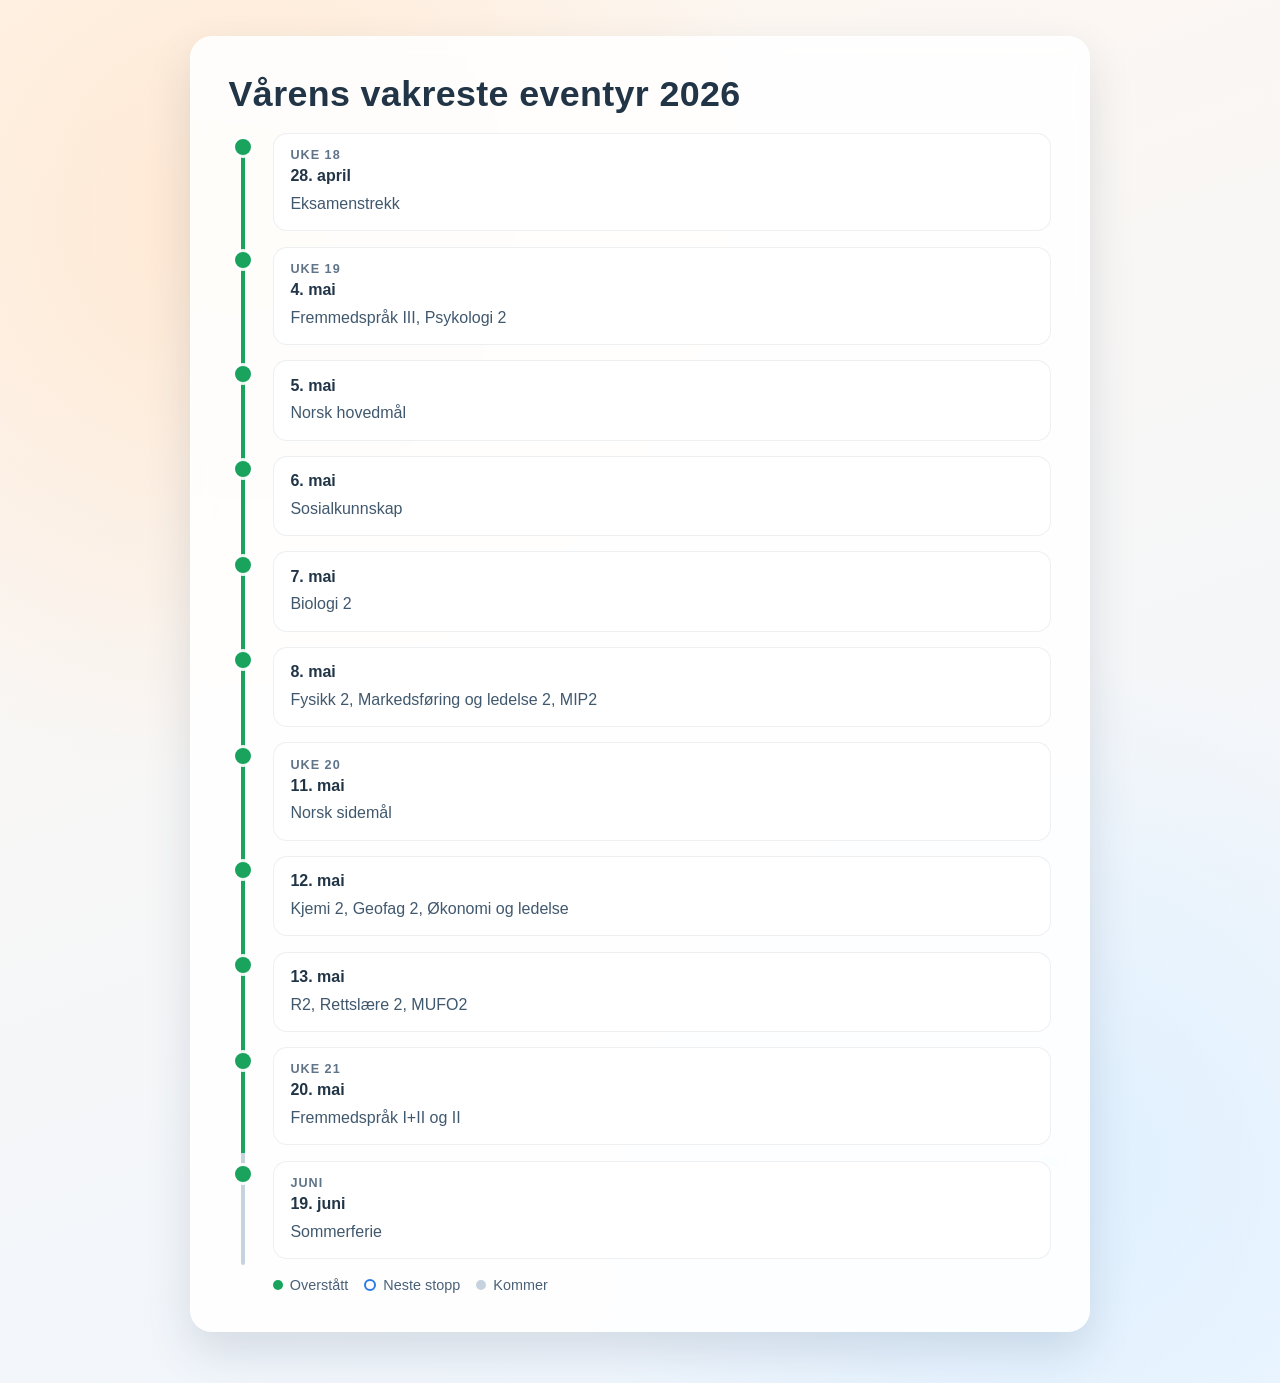
==== tidslinje.html @ ba8bfe3e "Added timeline" ====
<!DOCTYPE html>
<html lang="no">
<head>
    <meta charset="UTF-8">
    <meta name="viewport" content="width=device-width, initial-scale=1.0">
    <title>Vårens vakreste eventyr 2026</title>
    <style>
        :root {
            --bg-top: #fff7ef;
            --bg-bottom: #eef6ff;
            --card: rgba(255, 255, 255, 0.88);
            --text: #213547;
            --muted: #627489;
            --line: #c6d3df;
            --done: #1aa35d;
            --active: #2c7be5;
            --ring: #fdfefe;
            --shadow: 0 20px 45px rgba(32, 57, 82, 0.14);
        }

        * {
            box-sizing: border-box;
        }

        body {
            margin: 0;
            min-height: 100vh;
            font-family: "Segoe UI", "Helvetica Neue", Arial, sans-serif;
            color: var(--text);
            background:
                radial-gradient(circle at 18% 16%, #ffe8d2 0%, rgba(255, 232, 210, 0) 36%),
                radial-gradient(circle at 82% 84%, #dff0ff 0%, rgba(223, 240, 255, 0) 32%),
                linear-gradient(160deg, var(--bg-top), var(--bg-bottom));
            padding: clamp(1.2rem, 2.8vw, 2.6rem) 1rem clamp(2rem, 4vw, 3.4rem);
        }

        .container {
            width: min(900px, 100%);
            margin: 0 auto;
        }

        .top-link {
            display: inline-flex;
            align-items: center;
            gap: 0.5rem;
            text-decoration: none;
            color: #23415e;
            font-weight: 600;
            margin-bottom: 1.3rem;
            background: rgba(255, 255, 255, 0.75);
            border: 1px solid rgba(35, 65, 94, 0.08);
            border-radius: 999px;
            padding: 0.52rem 0.88rem;
            transition: transform 0.2s ease, background-color 0.2s ease;
        }

        .top-link:hover,
        .top-link:focus-visible {
            transform: translateY(-2px);
            background: #ffffff;
        }

        .panel {
            background: var(--card);
            border-radius: 22px;
            padding: clamp(1.25rem, 3vw, 2.35rem);
            box-shadow: var(--shadow);
            backdrop-filter: blur(10px);
            border: 1px solid rgba(255, 255, 255, 0.72);
        }

        h1 {
            margin: 0 0 1.1rem;
            font-size: clamp(1.55rem, 2.8vw, 2.4rem);
            letter-spacing: 0.01em;
            font-weight: 600;
        }

        .lead {
            margin: 0.55rem 0 1.6rem;
            color: var(--muted);
            line-height: 1.55;
            font-size: clamp(0.95rem, 1.4vw, 1.05rem);
        }

        .timeline {
            margin: 0;
            padding: 0;
            list-style: none;
            display: grid;
            gap: 0.95rem;
            position: relative;
            --progress: 0%;
        }

        .timeline::before {
            content: "";
            position: absolute;
            left: 12px;
            top: 8px;
            bottom: -6px;
            width: 4px;
            border-radius: 99px;
            background: linear-gradient(
                to bottom,
                var(--done) 0,
                var(--done) var(--progress),
                var(--line) var(--progress),
                var(--line) 100%
            );
        }

        .stop {
            display: grid;
            grid-template-columns: 28px 1fr;
            column-gap: 1rem;
            align-items: start;
        }

        .node-wrap {
            position: relative;
            display: flex;
            justify-content: center;
            align-items: flex-start;
            padding-top: 0.35rem;
            z-index: 1;
        }

        .node {
            width: 16px;
            height: 16px;
            border-radius: 50%;
            border: 2px solid var(--line);
            background: var(--ring);
            box-shadow: 0 0 0 3px rgba(255, 255, 255, 0.9);
            transition: background-color 0.22s ease, border-color 0.22s ease;
        }

        .card {
            background: rgba(255, 255, 255, 0.94);
            border: 1px solid rgba(54, 79, 104, 0.09);
            border-radius: 14px;
            padding: 0.9rem 1.05rem;
        }

        .meta {
            font-size: 0.79rem;
            color: #5f7389;
            letter-spacing: 0.08em;
            text-transform: uppercase;
            margin-bottom: 0.25rem;
            font-weight: 700;
        }

        .date {
            margin: 0;
            font-size: 1rem;
            font-weight: 650;
            line-height: 1.25;
        }

        .subjects {
            margin: 0.35rem 0 0;
            color: #40586e;
            line-height: 1.5;
        }

        .stop.is-done .node {
            border-color: var(--done);
            background: var(--done);
        }

        .stop.is-next .node {
            border-color: var(--active);
            background: #ffffff;
            box-shadow: 0 0 0 4px rgba(44, 123, 229, 0.18);
        }

        .stop.is-next .card {
            border-color: rgba(44, 123, 229, 0.32);
            background: #ffffff;
        }

        .legend {
            display: flex;
            flex-wrap: wrap;
            gap: 0.6rem 1rem;
            margin-top: 1.15rem;
            color: #4a6077;
            font-size: 0.9rem;
            padding-left: calc(28px + 1rem);
        }

        .legend span {
            display: inline-flex;
            align-items: center;
            gap: 0.45rem;
        }

        .legend-dot {
            width: 10px;
            height: 10px;
            border-radius: 50%;
            background: var(--line);
            flex: 0 0 auto;
        }

        .legend-dot.done {
            background: var(--done);
        }

        .legend-dot.next {
            background: #ffffff;
            border: 2px solid var(--active);
            width: 12px;
            height: 12px;
        }

        @media (max-width: 720px) {
            body {
                padding: 1rem 0.7rem 1.8rem;
            }

            .panel {
                border-radius: 18px;
                padding: 1rem 0.9rem 1.2rem;
            }

            .stop {
                grid-template-columns: 24px 1fr;
                column-gap: 0.7rem;
            }

            .timeline::before {
                left: 10px;
            }

            .card {
                padding: 0.78rem 0.82rem;
            }

            .legend {
                margin-top: 0.95rem;
                padding-left: calc(24px + 0.7rem);
            }
        }
    </style>
</head>
<body>
    <main class="container">
        <section class="panel">
            <h1>Vårens vakreste eventyr 2026</h1>

            <ol class="timeline" id="timeline">
                <li class="stop" data-date="2026-04-28">
                    <div class="node-wrap"><span class="node" aria-hidden="true"></span></div>
                    <article class="card">
                        <div class="meta">Uke 18</div>
                        <p class="date">28. april</p>
                        <p class="subjects">Eksamenstrekk</p>
                    </article>
                </li>

                <li class="stop" data-date="2026-05-04">
                    <div class="node-wrap"><span class="node" aria-hidden="true"></span></div>
                    <article class="card">
                        <div class="meta">Uke 19</div>
                        <p class="date">4. mai</p>
                        <p class="subjects">Fremmedspråk III, Psykologi 2</p>
                    </article>
                </li>

                <li class="stop" data-date="2026-05-05">
                    <div class="node-wrap"><span class="node" aria-hidden="true"></span></div>
                    <article class="card">
                        <p class="date">5. mai</p>
                        <p class="subjects">Norsk hovedmål</p>
                    </article>
                </li>

                <li class="stop" data-date="2026-05-06">
                    <div class="node-wrap"><span class="node" aria-hidden="true"></span></div>
                    <article class="card">
                        <p class="date">6. mai</p>
                        <p class="subjects">Sosialkunnskap</p>
                    </article>
                </li>

                <li class="stop" data-date="2026-05-07">
                    <div class="node-wrap"><span class="node" aria-hidden="true"></span></div>
                    <article class="card">
                        <p class="date">7. mai</p>
                        <p class="subjects">Biologi 2</p>
                    </article>
                </li>

                <li class="stop" data-date="2026-05-08">
                    <div class="node-wrap"><span class="node" aria-hidden="true"></span></div>
                    <article class="card">
                        <p class="date">8. mai</p>
                        <p class="subjects">Fysikk 2, Markedsføring og ledelse 2, MIP2</p>
                    </article>
                </li>

                <li class="stop" data-date="2026-05-11">
                    <div class="node-wrap"><span class="node" aria-hidden="true"></span></div>
                    <article class="card">
                        <div class="meta">Uke 20</div>
                        <p class="date">11. mai</p>
                        <p class="subjects">Norsk sidemål</p>
                    </article>
                </li>

                <li class="stop" data-date="2026-05-12">
                    <div class="node-wrap"><span class="node" aria-hidden="true"></span></div>
                    <article class="card">
                        <p class="date">12. mai</p>
                        <p class="subjects">Kjemi 2, Geofag 2, Økonomi og ledelse</p>
                    </article>
                </li>

                <li class="stop" data-date="2026-05-13">
                    <div class="node-wrap"><span class="node" aria-hidden="true"></span></div>
                    <article class="card">
                        <p class="date">13. mai</p>
                        <p class="subjects">R2, Rettslære 2, MUFO2</p>
                    </article>
                </li>

                <li class="stop" data-date="2026-05-20">
                    <div class="node-wrap"><span class="node" aria-hidden="true"></span></div>
                    <article class="card">
                        <div class="meta">Uke 21</div>
                        <p class="date">20. mai</p>
                        <p class="subjects">Fremmedspråk I+II og II</p>
                    </article>
                </li>

                <li class="stop" data-date="2026-06-19">
                    <div class="node-wrap"><span class="node" aria-hidden="true"></span></div>
                    <article class="card">
                        <div class="meta">Juni</div>
                        <p class="date">19. juni</p>
                        <p class="subjects">Sommerferie</p>
                    </article>
                </li>
            </ol>

            <div class="legend" aria-hidden="true">
                <span><i class="legend-dot done"></i> Overstått</span>
                <span><i class="legend-dot next"></i> Neste stopp</span>
                <span><i class="legend-dot"></i> Kommer</span>
            </div>
        </section>
    </main>

    <script>
        document.addEventListener('DOMContentLoaded', () => {
            const timeline = document.getElementById('timeline');
            const stops = Array.from(document.querySelectorAll('.stop'));
            const today = new Date();
            const startOfToday = new Date(today.getFullYear(), today.getMonth(), today.getDate());

            const updateTimeline = () => {
                let firstUpcomingIndex = -1;

                stops.forEach((stop, index) => {
                    stop.classList.remove('is-done', 'is-next');

                    const dateValue = stop.getAttribute('data-date');
                    const eventDate = dateValue ? new Date(dateValue + 'T00:00:00') : null;
                    const isDone = Boolean(eventDate && eventDate < startOfToday);

                    if (isDone) {
                        stop.classList.add('is-done');
                    } else if (firstUpcomingIndex === -1) {
                        firstUpcomingIndex = index;
                    }
                });

                if (firstUpcomingIndex !== -1) {
                    stops[firstUpcomingIndex].classList.add('is-next');
                }

                const doneStops = stops.filter(stop => stop.classList.contains('is-done'));
                if (!timeline || !stops.length) {
                    return;
                }

                const lineStart = 8;
                const lineExtension = 24;
                const totalLineLength = timeline.scrollHeight + lineExtension - lineStart;

                if (!doneStops.length || totalLineLength <= 0) {
                    timeline.style.setProperty('--progress', '0%');
                    return;
                }

                const lastDoneNode = doneStops[doneStops.length - 1].querySelector('.node');
                if (!lastDoneNode) {
                    timeline.style.setProperty('--progress', '0%');
                    return;
                }

                const timelineRect = timeline.getBoundingClientRect();
                const nodeRect = lastDoneNode.getBoundingClientRect();
                const nodeCenterY = nodeRect.top + nodeRect.height / 2 - timelineRect.top;
                const progress = Math.max(0, Math.min(100, ((nodeCenterY - lineStart) / totalLineLength) * 100));
                timeline.style.setProperty('--progress', `${progress}%`);
            };

            updateTimeline();
            window.addEventListener('resize', updateTimeline);
        });
    </script>
</body>
</html>
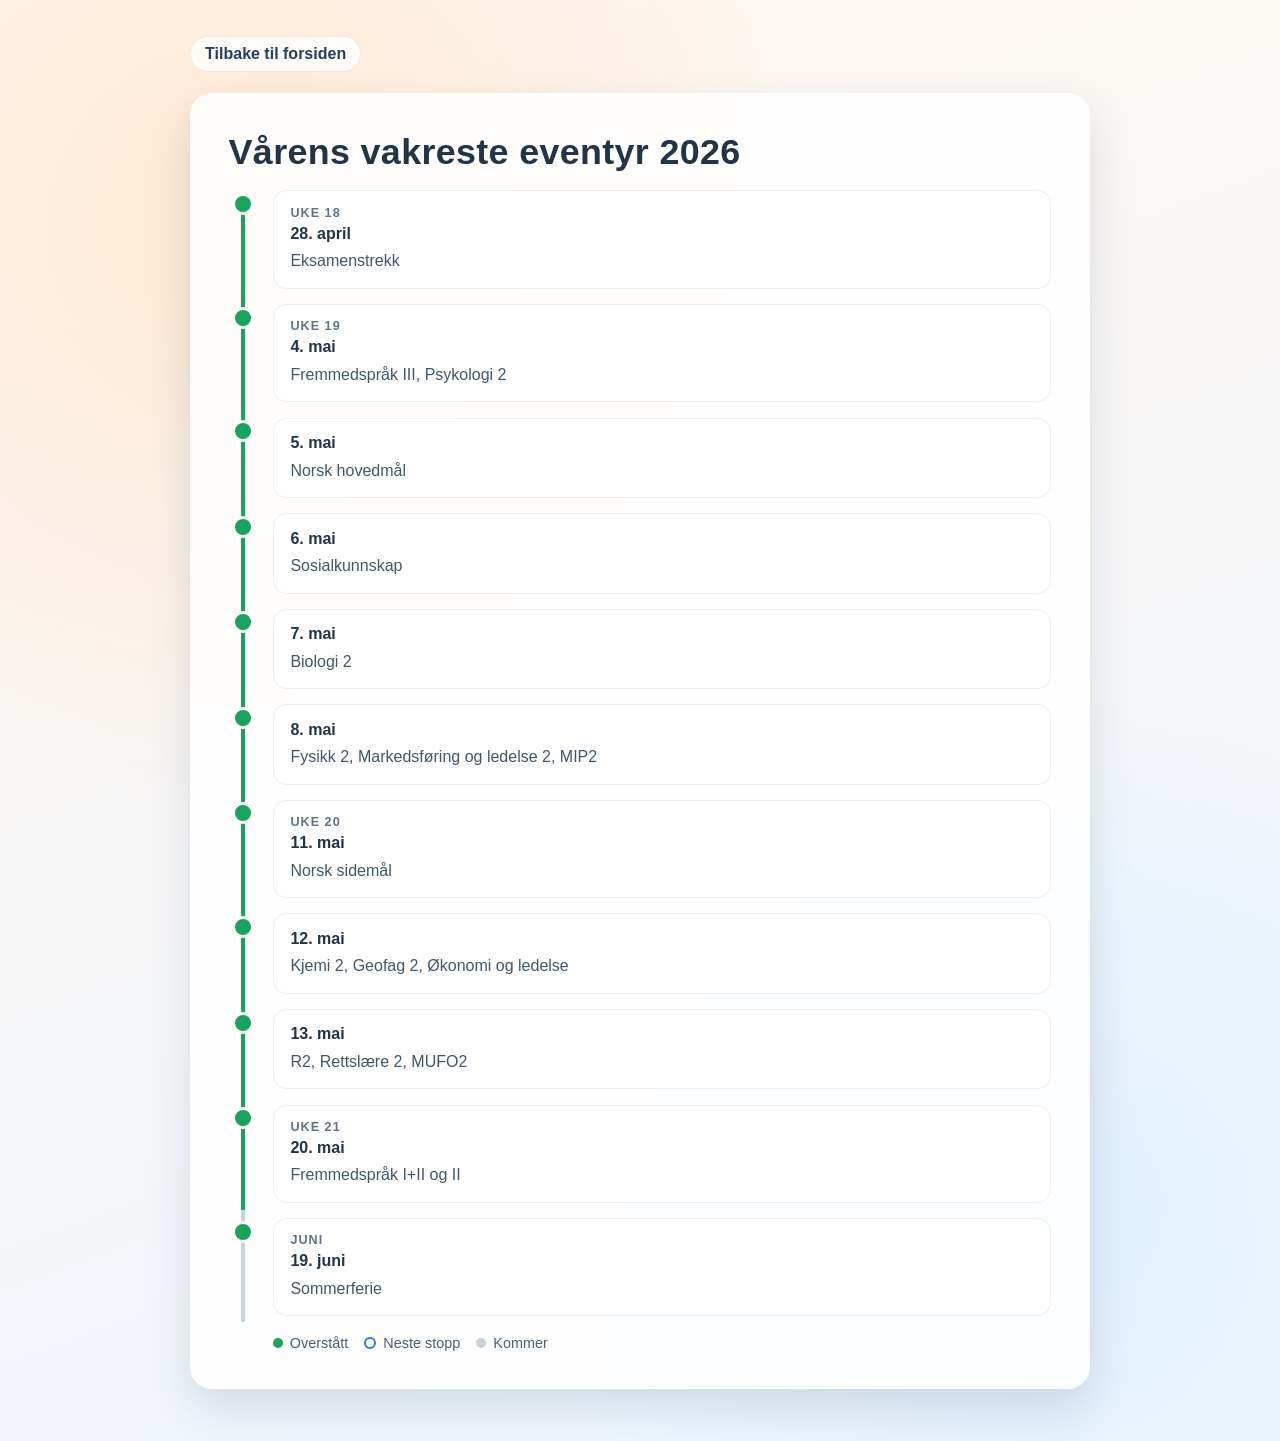
==== commit b65abdc6: "improved timeline" ====
--- a/tidslinje.html
+++ b/tidslinje.html
@@ -248,6 +248,7 @@
 </head>
 <body>
     <main class="container">
+        <a class="top-link" href="index.html">Tilbake til forsiden</a>
         <section class="panel">
             <h1>Vårens vakreste eventyr 2026</h1>
 
@@ -404,8 +405,21 @@
 
                 const timelineRect = timeline.getBoundingClientRect();
                 const nodeRect = lastDoneNode.getBoundingClientRect();
-                const nodeCenterY = nodeRect.top + nodeRect.height / 2 - timelineRect.top;
-                const progress = Math.max(0, Math.min(100, ((nodeCenterY - lineStart) / totalLineLength) * 100));
+                const lastDoneIndex = stops.findIndex(stop => stop.classList.contains('is-done') && stop.querySelector('.node') === lastDoneNode);
+
+                let progressTargetY = nodeRect.top + nodeRect.height / 2 - timelineRect.top;
+
+                // Extend progress halfway toward the next stop so the green connector is clearly visible.
+                if (lastDoneIndex > -1 && lastDoneIndex < stops.length - 1) {
+                    const nextNode = stops[lastDoneIndex + 1].querySelector('.node');
+                    if (nextNode) {
+                        const nextNodeRect = nextNode.getBoundingClientRect();
+                        const nextCenterY = nextNodeRect.top + nextNodeRect.height / 2 - timelineRect.top;
+                        progressTargetY = (progressTargetY + nextCenterY) / 2;
+                    }
+                }
+
+                const progress = Math.max(0, Math.min(100, ((progressTargetY - lineStart) / totalLineLength) * 100));
                 timeline.style.setProperty('--progress', `${progress}%`);
             };
 
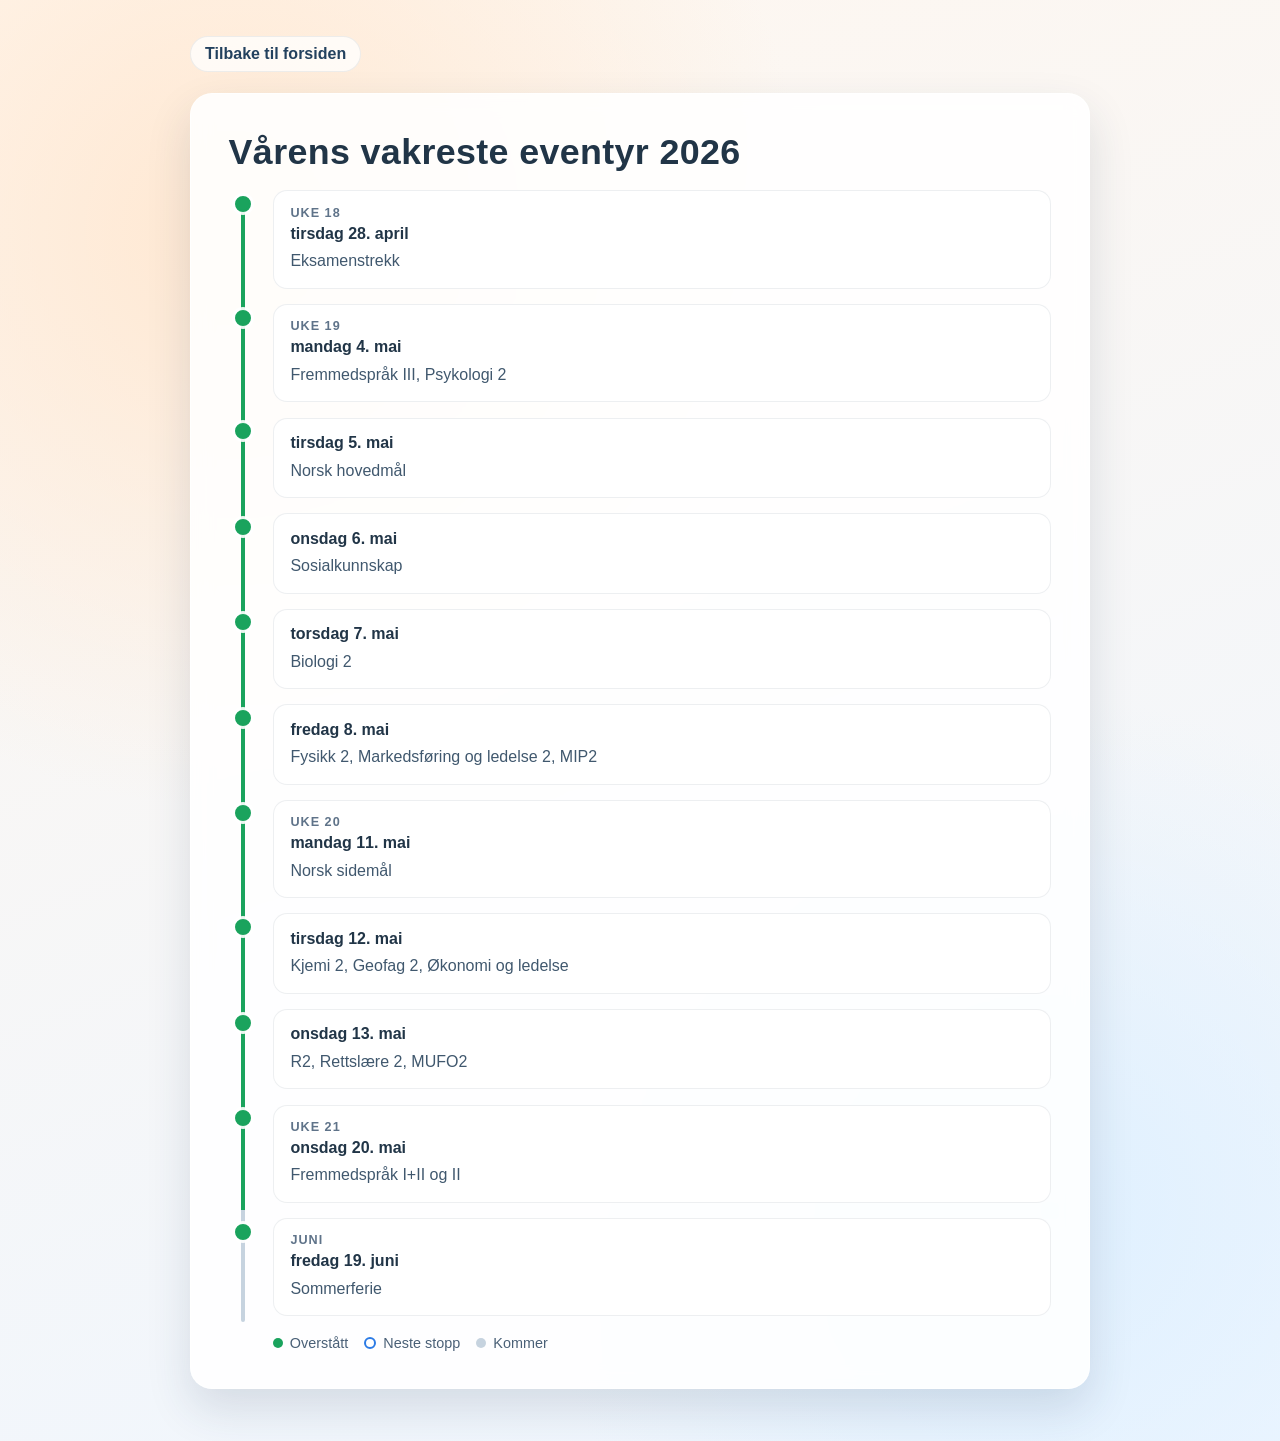
==== commit 9f4c64a3: "Added day names" ====
--- a/tidslinje.html
+++ b/tidslinje.html
@@ -257,7 +257,7 @@
                     <div class="node-wrap"><span class="node" aria-hidden="true"></span></div>
                     <article class="card">
                         <div class="meta">Uke 18</div>
-                        <p class="date">28. april</p>
+                        <p class="date">tirsdag 28. april</p>
                         <p class="subjects">Eksamenstrekk</p>
                     </article>
                 </li>
@@ -266,7 +266,7 @@
                     <div class="node-wrap"><span class="node" aria-hidden="true"></span></div>
                     <article class="card">
                         <div class="meta">Uke 19</div>
-                        <p class="date">4. mai</p>
+                        <p class="date">mandag 4. mai</p>
                         <p class="subjects">Fremmedspråk III, Psykologi 2</p>
                     </article>
                 </li>
@@ -274,7 +274,7 @@
                 <li class="stop" data-date="2026-05-05">
                     <div class="node-wrap"><span class="node" aria-hidden="true"></span></div>
                     <article class="card">
-                        <p class="date">5. mai</p>
+                        <p class="date">tirsdag 5. mai</p>
                         <p class="subjects">Norsk hovedmål</p>
                     </article>
                 </li>
@@ -282,7 +282,7 @@
                 <li class="stop" data-date="2026-05-06">
                     <div class="node-wrap"><span class="node" aria-hidden="true"></span></div>
                     <article class="card">
-                        <p class="date">6. mai</p>
+                        <p class="date">onsdag 6. mai</p>
                         <p class="subjects">Sosialkunnskap</p>
                     </article>
                 </li>
@@ -290,7 +290,7 @@
                 <li class="stop" data-date="2026-05-07">
                     <div class="node-wrap"><span class="node" aria-hidden="true"></span></div>
                     <article class="card">
-                        <p class="date">7. mai</p>
+                        <p class="date">torsdag 7. mai</p>
                         <p class="subjects">Biologi 2</p>
                     </article>
                 </li>
@@ -298,7 +298,7 @@
                 <li class="stop" data-date="2026-05-08">
                     <div class="node-wrap"><span class="node" aria-hidden="true"></span></div>
                     <article class="card">
-                        <p class="date">8. mai</p>
+                        <p class="date">fredag 8. mai</p>
                         <p class="subjects">Fysikk 2, Markedsføring og ledelse 2, MIP2</p>
                     </article>
                 </li>
@@ -307,7 +307,7 @@
                     <div class="node-wrap"><span class="node" aria-hidden="true"></span></div>
                     <article class="card">
                         <div class="meta">Uke 20</div>
-                        <p class="date">11. mai</p>
+                        <p class="date">mandag 11. mai</p>
                         <p class="subjects">Norsk sidemål</p>
                     </article>
                 </li>
@@ -315,7 +315,7 @@
                 <li class="stop" data-date="2026-05-12">
                     <div class="node-wrap"><span class="node" aria-hidden="true"></span></div>
                     <article class="card">
-                        <p class="date">12. mai</p>
+                        <p class="date">tirsdag 12. mai</p>
                         <p class="subjects">Kjemi 2, Geofag 2, Økonomi og ledelse</p>
                     </article>
                 </li>
@@ -323,7 +323,7 @@
                 <li class="stop" data-date="2026-05-13">
                     <div class="node-wrap"><span class="node" aria-hidden="true"></span></div>
                     <article class="card">
-                        <p class="date">13. mai</p>
+                        <p class="date">onsdag 13. mai</p>
                         <p class="subjects">R2, Rettslære 2, MUFO2</p>
                     </article>
                 </li>
@@ -332,7 +332,7 @@
                     <div class="node-wrap"><span class="node" aria-hidden="true"></span></div>
                     <article class="card">
                         <div class="meta">Uke 21</div>
-                        <p class="date">20. mai</p>
+                        <p class="date">onsdag 20. mai</p>
                         <p class="subjects">Fremmedspråk I+II og II</p>
                     </article>
                 </li>
@@ -341,7 +341,7 @@
                     <div class="node-wrap"><span class="node" aria-hidden="true"></span></div>
                     <article class="card">
                         <div class="meta">Juni</div>
-                        <p class="date">19. juni</p>
+                        <p class="date">fredag 19. juni</p>
                         <p class="subjects">Sommerferie</p>
                     </article>
                 </li>
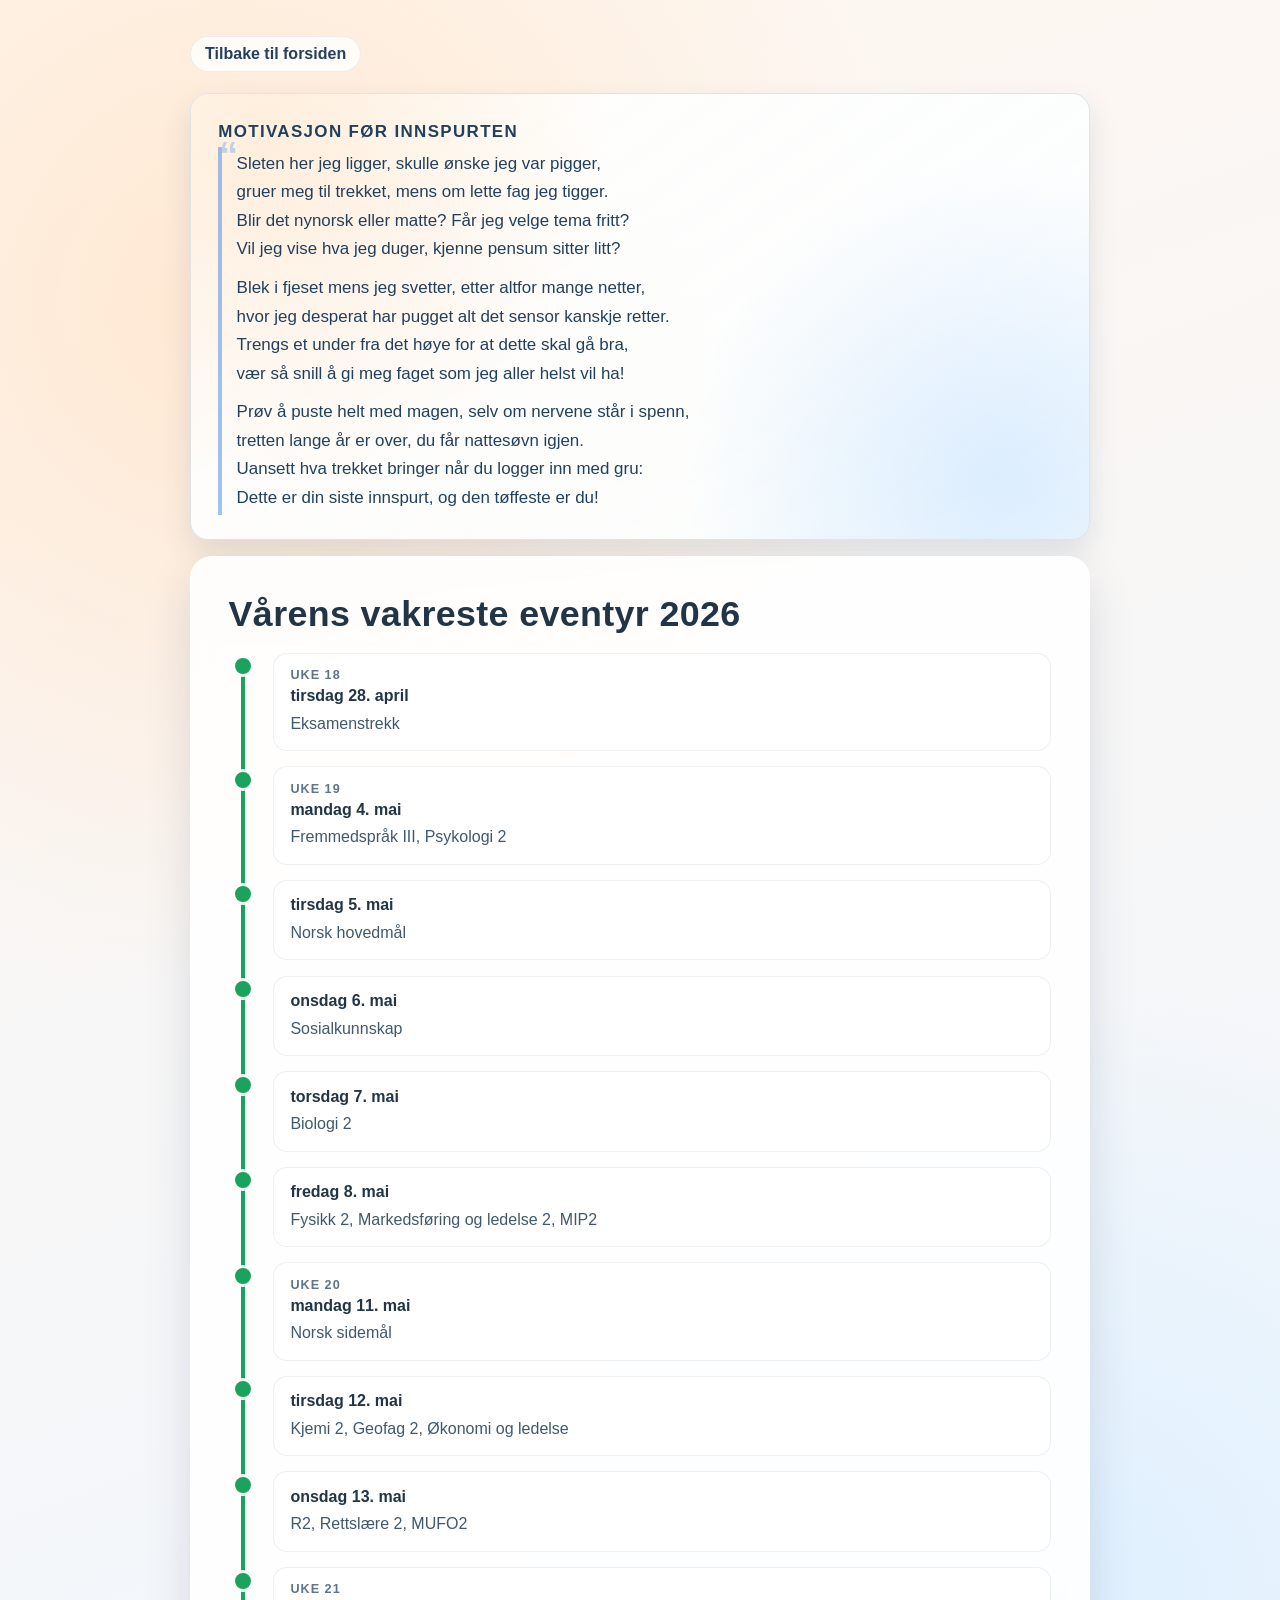
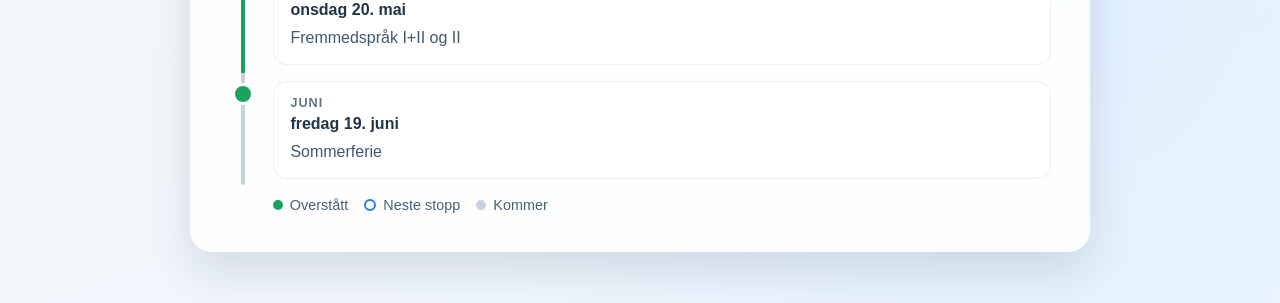
==== commit 8c786b4b: "Added a poem to tidslinje.html" ====
--- a/tidslinje.html
+++ b/tidslinje.html
@@ -69,6 +69,67 @@
             border: 1px solid rgba(255, 255, 255, 0.72);
         }
 
+        .motivation {
+            position: relative;
+            margin: 0 0 1rem;
+            padding: clamp(1rem, 2.3vw, 1.5rem) clamp(1rem, 2.4vw, 1.7rem);
+            background: linear-gradient(145deg, rgba(255, 255, 255, 0.92), rgba(250, 254, 255, 0.84));
+            border: 1px solid rgba(36, 80, 114, 0.14);
+            border-radius: 18px;
+            box-shadow: 0 14px 30px rgba(33, 62, 91, 0.12);
+            overflow: hidden;
+        }
+
+        .motivation::before {
+            content: "";
+            position: absolute;
+            inset: 0;
+            background: radial-gradient(circle at 8% 10%, rgba(255, 210, 163, 0.36), transparent 38%),
+                        radial-gradient(circle at 90% 86%, rgba(131, 190, 255, 0.26), transparent 35%);
+            pointer-events: none;
+        }
+
+        .motivation-title {
+            margin: 0 0 0.6rem;
+            font-size: clamp(0.9rem, 1.6vw, 1.04rem);
+            font-weight: 800;
+            letter-spacing: 0.08em;
+            text-transform: uppercase;
+            color: #2b4c69;
+            position: relative;
+        }
+
+        .motivation blockquote {
+            margin: 0;
+            padding: 0.2rem 0 0.15rem 0.9rem;
+            border-left: 4px solid rgba(44, 123, 229, 0.45);
+            position: relative;
+            z-index: 1;
+        }
+
+        .motivation blockquote::before {
+            content: "\201C";
+            position: absolute;
+            left: -0.18rem;
+            top: -0.6rem;
+            font-size: 2.35rem;
+            line-height: 1;
+            color: rgba(44, 123, 229, 0.28);
+            font-weight: 700;
+        }
+
+        .motivation p {
+            margin: 0;
+            color: #21405d;
+            font-size: clamp(0.97rem, 1.55vw, 1.06rem);
+            line-height: 1.68;
+            text-wrap: pretty;
+        }
+
+        .motivation p + p {
+            margin-top: 0.65rem;
+        }
+
         h1 {
             margin: 0 0 1.1rem;
             font-size: clamp(1.55rem, 2.8vw, 2.4rem);
@@ -181,6 +242,53 @@
             background: #ffffff;
         }
 
+        .countdown {
+            margin-top: 0.7rem;
+            padding-top: 0.7rem;
+            border-top: 1px dashed rgba(44, 123, 229, 0.28);
+        }
+
+        .countdown-label {
+            margin: 0 0 0.45rem;
+            color: #2e4d68;
+            font-size: 0.82rem;
+            font-weight: 700;
+            letter-spacing: 0.03em;
+            text-transform: uppercase;
+        }
+
+        .countdown-grid {
+            display: grid;
+            grid-template-columns: repeat(4, minmax(0, 1fr));
+            gap: 0.45rem;
+        }
+
+        .countdown-unit {
+            background: rgba(44, 123, 229, 0.07);
+            border: 1px solid rgba(44, 123, 229, 0.15);
+            border-radius: 10px;
+            padding: 0.42rem 0.34rem;
+            text-align: center;
+        }
+
+        .countdown-value {
+            display: block;
+            font-size: 1.06rem;
+            font-weight: 700;
+            color: #1f3d5a;
+            line-height: 1.12;
+        }
+
+        .countdown-unit-label {
+            display: block;
+            margin-top: 0.14rem;
+            font-size: 0.68rem;
+            text-transform: uppercase;
+            letter-spacing: 0.04em;
+            color: #4f6880;
+            font-weight: 700;
+        }
+
         .legend {
             display: flex;
             flex-wrap: wrap;
@@ -226,6 +334,20 @@
                 padding: 1rem 0.9rem 1.2rem;
             }
 
+            .motivation {
+                border-radius: 15px;
+                margin-bottom: 0.8rem;
+                padding: 0.9rem 0.85rem 0.95rem;
+            }
+
+            .motivation blockquote {
+                padding-left: 0.72rem;
+            }
+
+            .motivation p {
+                line-height: 1.58;
+            }
+
             .stop {
                 grid-template-columns: 24px 1fr;
                 column-gap: 0.7rem;
@@ -249,6 +371,25 @@
 <body>
     <main class="container">
         <a class="top-link" href="index.html">Tilbake til forsiden</a>
+        <section class="motivation" aria-label="Motivasjonsdikt">
+            <p class="motivation-title">Motivasjon før innspurten</p>
+            <blockquote>
+                <p>Sleten her jeg ligger, skulle ønske jeg var pigger,<br>
+                gruer meg til trekket, mens om lette fag jeg tigger.<br>
+                Blir det nynorsk eller matte? Får jeg velge tema fritt?<br>
+                Vil jeg vise hva jeg duger, kjenne pensum sitter litt?</p>
+
+                <p>Blek i fjeset mens jeg svetter, etter altfor mange netter,<br>
+                hvor jeg desperat har pugget alt det sensor kanskje retter.<br>
+                Trengs et under fra det høye for at dette skal gå bra,<br>
+                vær så snill å gi meg faget som jeg aller helst vil ha!</p>
+
+                <p>Prøv å puste helt med magen, selv om nervene står i spenn,<br>
+                tretten lange år er over, du får nattesøvn igjen.<br>
+                Uansett hva trekket bringer når du logger inn med gru:<br>
+                Dette er din siste innspurt, og den tøffeste er du!</p>
+            </blockquote>
+        </section>
         <section class="panel">
             <h1>Vårens vakreste eventyr 2026</h1>
 
@@ -359,18 +500,82 @@
         document.addEventListener('DOMContentLoaded', () => {
             const timeline = document.getElementById('timeline');
             const stops = Array.from(document.querySelectorAll('.stop'));
-            const today = new Date();
-            const startOfToday = new Date(today.getFullYear(), today.getMonth(), today.getDate());
+
+            const createCountdownElement = () => {
+                const countdown = document.createElement('div');
+                countdown.className = 'countdown';
+                countdown.innerHTML = `
+                    <p class="countdown-label">Time to Tribulation</p>
+                    <div class="countdown-grid">
+                        <div class="countdown-unit">
+                            <span class="countdown-value" data-unit="days">0</span>
+                            <span class="countdown-unit-label">Dager</span>
+                        </div>
+                        <div class="countdown-unit">
+                            <span class="countdown-value" data-unit="hours">00</span>
+                            <span class="countdown-unit-label">Timer</span>
+                        </div>
+                        <div class="countdown-unit">
+                            <span class="countdown-value" data-unit="minutes">00</span>
+                            <span class="countdown-unit-label">Min</span>
+                        </div>
+                        <div class="countdown-unit">
+                            <span class="countdown-value" data-unit="seconds">00</span>
+                            <span class="countdown-unit-label">Sek</span>
+                        </div>
+                    </div>
+                `;
+                return countdown;
+            };
+
+            const getEventDateTime = (dateValue) => {
+                if (!dateValue) {
+                    return null;
+                }
+
+                // All events are treated as starting at 09:00 local time.
+                return new Date(`${dateValue}T09:00:00`);
+            };
+
+            const updateCountdownValues = (countdownElement, targetDate) => {
+                const now = new Date();
+                const remaining = Math.max(0, targetDate.getTime() - now.getTime());
+                const totalSeconds = Math.floor(remaining / 1000);
+                const days = Math.floor(totalSeconds / 86400);
+                const hours = Math.floor((totalSeconds % 86400) / 3600);
+                const minutes = Math.floor((totalSeconds % 3600) / 60);
+                const seconds = totalSeconds % 60;
+
+                const values = {
+                    days: String(days),
+                    hours: String(hours).padStart(2, '0'),
+                    minutes: String(minutes).padStart(2, '0'),
+                    seconds: String(seconds).padStart(2, '0')
+                };
+
+                Object.entries(values).forEach(([unit, value]) => {
+                    const el = countdownElement.querySelector(`[data-unit="${unit}"]`);
+                    if (el) {
+                        el.textContent = value;
+                    }
+                });
+            };
 
             const updateTimeline = () => {
+                const now = new Date();
                 let firstUpcomingIndex = -1;
 
                 stops.forEach((stop, index) => {
                     stop.classList.remove('is-done', 'is-next');
 
+                    const existingCountdown = stop.querySelector('.countdown');
+                    if (existingCountdown) {
+                        existingCountdown.remove();
+                    }
+
                     const dateValue = stop.getAttribute('data-date');
-                    const eventDate = dateValue ? new Date(dateValue + 'T00:00:00') : null;
-                    const isDone = Boolean(eventDate && eventDate < startOfToday);
+                    const eventDate = getEventDateTime(dateValue);
+                    const isDone = Boolean(eventDate && eventDate <= now);
 
                     if (isDone) {
                         stop.classList.add('is-done');
@@ -380,7 +585,18 @@
                 });
 
                 if (firstUpcomingIndex !== -1) {
-                    stops[firstUpcomingIndex].classList.add('is-next');
+                    const nextStop = stops[firstUpcomingIndex];
+                    nextStop.classList.add('is-next');
+
+                    const card = nextStop.querySelector('.card');
+                    const dateValue = nextStop.getAttribute('data-date');
+                    const eventDate = getEventDateTime(dateValue);
+
+                    if (card && eventDate) {
+                        const countdown = createCountdownElement();
+                        card.appendChild(countdown);
+                        updateCountdownValues(countdown, eventDate);
+                    }
                 }
 
                 const doneStops = stops.filter(stop => stop.classList.contains('is-done'));
@@ -425,6 +641,7 @@
 
             updateTimeline();
             window.addEventListener('resize', updateTimeline);
+            setInterval(updateTimeline, 1000);
         });
     </script>
 </body>
